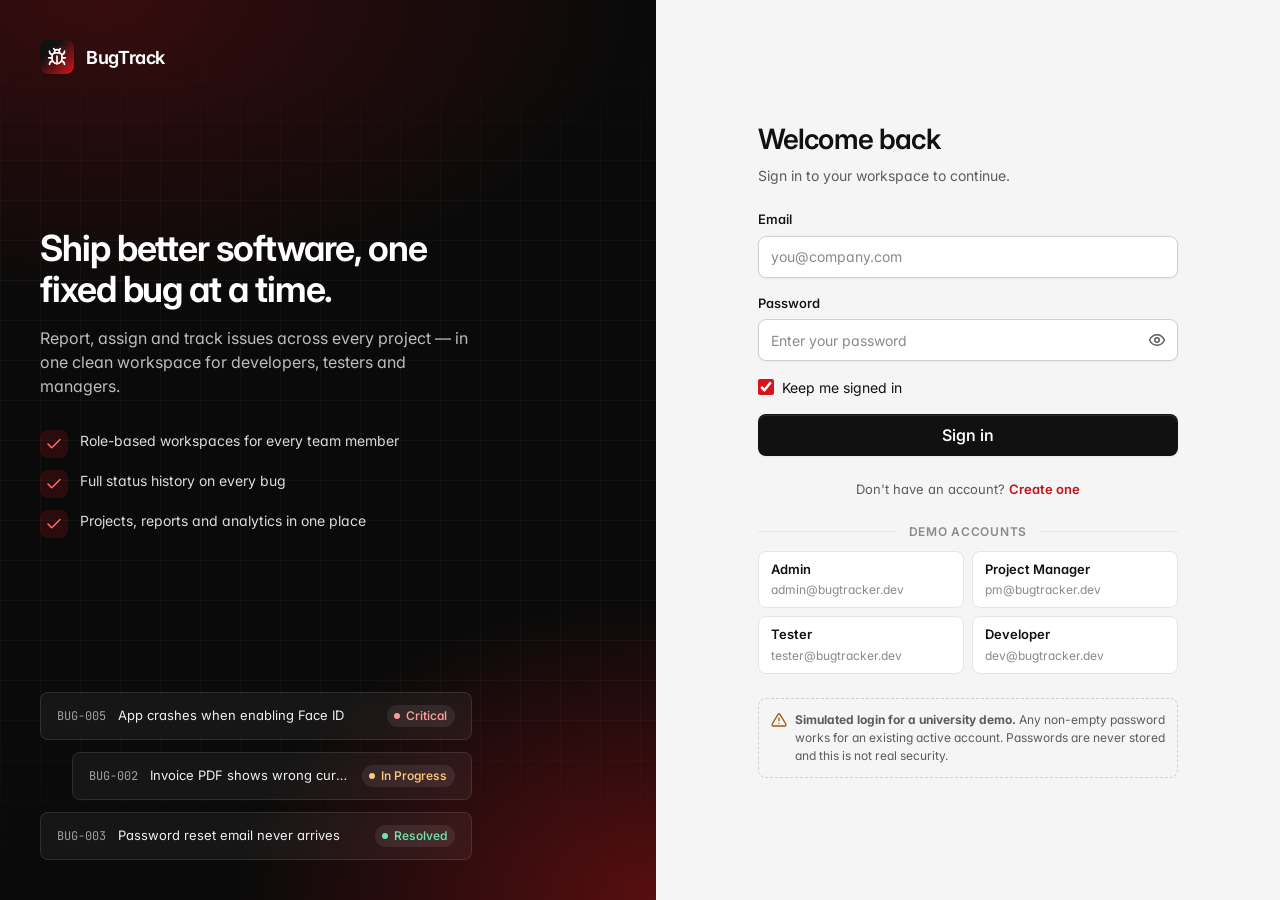
==== pages/bug-details.html @ 153128d8 "Add Bug Tracking System frontend with black/red theme Co-Authored-By: Claude Opus 5.5 <noreply@anthr" ====
<!DOCTYPE html>
<html lang="en" data-theme="light">
<head>
  <meta charset="UTF-8">
  <meta name="viewport" content="width=device-width, initial-scale=1.0">
  <title>Bug Details · BugTrack</title>
  <link rel="icon" href="../assets/icons/favicon.svg" type="image/svg+xml">
  <link rel="preconnect" href="https://fonts.googleapis.com">
  <link rel="preconnect" href="https://fonts.gstatic.com" crossorigin>
  <link href="https://fonts.googleapis.com/css2?family=Inter:wght@400;500;600;700&family=JetBrains+Mono:wght@400;500&display=swap" rel="stylesheet">
  <link rel="stylesheet" href="../css/style.css">
  <link rel="stylesheet" href="../css/responsive.css">
</head>
<body class="is-loading">
  <a class="skip-link" href="#main-content">Skip to content</a>

  <div class="app-shell">
    <aside class="sidebar" id="app-sidebar"></aside>

    <div class="main">
      <header class="topbar" id="app-topbar"></header>

      <main class="content" id="main-content" tabindex="-1">
        <!-- ============================================================
             PLACEHOLDER — owned by Person 4.
             Replace everything inside <main> with your page content.
             Keep the shell (sidebar, topbar, script import) as it is.
             ============================================================ -->
        <section class="card placeholder">
          <span class="placeholder__icon" data-icon="layers" data-icon-size="24"></span>
          <h2>Bug Details &amp; Status Tracking</h2>
          <p>Full bug view with comments and status history. Opened as bug-details.html?id=BUG-001.</p>
          <p class="text-sm">This page is a placeholder owned by <strong>Person 4</strong>. The shared layout, navigation and permissions already work — see the integration guide in <code>README.md</code>.</p>
        </section>
      </main>
    </div>
  </div>

  <script type="module">
    import { initLayout } from '../js/app.js';
    // import { getBugById, updateBug, addComment } from '../js/storage.js';
    const user = initLayout({ pageId: 'bugs', title: 'Bug Details' });
    if (user) {
      // Person 4: render your page here.
    }
  </script>
</body>
</html>
---- css/style.css ----
/* ==================================================================
   style.css — shared design system for the Bug Tracking System
   ------------------------------------------------------------------
   1. Design tokens (light + dark)       7. Badges, avatars
   2. Reset & base                       8. Tables
   3. App shell (sidebar, top bar)       9. Modals, toasts, dropdowns
   4. Page structure                    10. Toolbar, stats, empty state
   5. Buttons                           11. Utilities
   6. Forms
   Every page links this file first. Page-specific styles live in
   auth.css / admin.css; breakpoints live in responsive.css.
   ================================================================== */

/* ===================== 1. Design tokens ===================== */
:root {
  color-scheme: light;

  /* Neutrals */
  --color-bg: #f5f5f5;
  --color-surface: #ffffff;
  --color-surface-muted: #fafafa;
  --color-surface-hover: #f0f0f0;
  --color-sidebar: #fafafa;
  --color-border: #e5e5e5;
  --color-border-strong: #d0d0d0;
  --color-text: #111111;
  --color-text-muted: #5c5c5c;
  --color-text-subtle: #8a8a8a;

  /* Primary (black) — buttons, solid fills */
  --color-primary: #111111;
  --color-primary-hover: #2b2b2b;
  /* Secondary (red) — highlights, active states, links, focus */
  --color-secondary: #d7141a;
  --color-secondary-hover: #b51016;
  --color-primary-soft: #fdecec;
  --color-primary-text: #c0121a;
  --color-focus: rgba(215, 20, 26, 0.3);

  /* Semantic colors: text / soft background */
  --color-success: #12784a;  --color-success-soft: #e5f6ed;
  --color-warning: #9a5b0b;  --color-warning-soft: #fdf2df;
  --color-danger: #c42b2b;   --color-danger-soft: #fdeaea;
  --color-info: #2160c4;     --color-info-soft: #e7effd;
  --color-neutral: #5d5d6b;  --color-neutral-soft: #efeff3;
  --color-danger-solid: #d93636;

  /* Shape & depth */
  --radius-sm: 6px;
  --radius: 8px;
  --radius-lg: 12px;
  --radius-full: 999px;
  --shadow-xs: 0 1px 2px rgba(16, 16, 32, 0.05);
  --shadow-sm: 0 1px 3px rgba(16, 16, 32, 0.06), 0 1px 2px rgba(16, 16, 32, 0.04);
  --shadow-md: 0 6px 16px rgba(16, 16, 32, 0.08), 0 2px 4px rgba(16, 16, 32, 0.04);
  --shadow-lg: 0 20px 48px rgba(16, 16, 32, 0.16), 0 4px 12px rgba(16, 16, 32, 0.06);

  /* Typography */
  --font-sans: "Inter", ui-sans-serif, system-ui, -apple-system, "Segoe UI", Roboto, "Helvetica Neue", Arial, sans-serif;
  --font-mono: "JetBrains Mono", ui-monospace, SFMono-Regular, Menlo, Consolas, monospace;
  --text-xs: 0.75rem;
  --text-sm: 0.8125rem;
  --text-base: 0.875rem;
  --text-md: 1rem;
  --text-lg: 1.125rem;
  --text-xl: 1.375rem;
  --text-2xl: 1.75rem;

  /* Spacing scale (4px grid) */
  --space-1: 4px;  --space-2: 8px;  --space-3: 12px; --space-4: 16px;
  --space-5: 20px; --space-6: 24px; --space-8: 32px; --space-10: 40px;

  /* Layout */
  --sidebar-width: 248px;
  --sidebar-collapsed-width: 68px;
  --topbar-height: 60px;
  --content-max-width: 1280px;

  --transition: 160ms cubic-bezier(0.2, 0, 0, 1);
}

[data-theme="dark"] {
  color-scheme: dark;
  --color-bg: #000000;
  --color-surface: #111111;
  --color-surface-muted: #161616;
  --color-surface-hover: #1e1e1e;
  --color-sidebar: #0a0a0a;
  --color-border: #262626;
  --color-border-strong: #363636;
  --color-text: #f2f2f2;
  --color-text-muted: #a8a8a8;
  --color-text-subtle: #777777;

  /* On a black background, solid fills switch to red so they stay visible */
  --color-primary: #e0242b;
  --color-primary-hover: #f0393f;
  --color-secondary: #ff3b42;
  --color-secondary-hover: #ff5a60;
  --color-primary-soft: #2a0f10;
  --color-primary-text: #ff6b70;
  --color-focus: rgba(255, 59, 66, 0.45);

  --color-success: #4ad491;  --color-success-soft: #132a1f;
  --color-warning: #f2b45a;  --color-warning-soft: #2e2311;
  --color-danger: #ff7b7b;   --color-danger-soft: #331618;
  --color-info: #7aaaff;     --color-info-soft: #14223b;
  --color-neutral: #a3a3b0;  --color-neutral-soft: #23232a;
  --color-danger-solid: #e04848;

  --shadow-xs: 0 1px 2px rgba(0, 0, 0, 0.4);
  --shadow-sm: 0 1px 3px rgba(0, 0, 0, 0.45);
  --shadow-md: 0 6px 16px rgba(0, 0, 0, 0.45);
  --shadow-lg: 0 20px 48px rgba(0, 0, 0, 0.6);
}

/* ===================== 2. Reset & base ===================== */
*, *::before, *::after { box-sizing: border-box; }

html { -webkit-text-size-adjust: 100%; }

body {
  margin: 0;
  min-height: 100vh;
  font-family: var(--font-sans);
  font-size: var(--text-base);
  line-height: 1.5;
  color: var(--color-text);
  background: var(--color-bg);
  -webkit-font-smoothing: antialiased;
  font-feature-settings: "cv11", "ss01";
}

h1, h2, h3, h4, p { margin: 0; }
h1, h2, h3, h4 { font-weight: 600; letter-spacing: -0.01em; line-height: 1.25; }
a { color: var(--color-primary-text); text-decoration: none; }
a:hover { text-decoration: underline; }
img, svg { display: block; max-width: 100%; }
button, input, select, textarea { font: inherit; color: inherit; }
button { cursor: pointer; }
ul[role="list"] { list-style: none; margin: 0; padding: 0; }
code, kbd { font-family: var(--font-mono); font-size: 0.92em; }

:focus-visible {
  outline: 2px solid var(--color-secondary);
  outline-offset: 2px;
  border-radius: var(--radius-sm);
}

.icon { flex-shrink: 0; }

.sr-only {
  position: absolute; width: 1px; height: 1px; padding: 0; margin: -1px;
  overflow: hidden; clip: rect(0, 0, 0, 0); white-space: nowrap; border: 0;
}

.skip-link {
  position: absolute; left: var(--space-4); top: -60px; z-index: 200;
  padding: var(--space-2) var(--space-4); border-radius: var(--radius);
  background: var(--color-primary); color: #fff; font-weight: 600;
}
.skip-link:focus { top: var(--space-4); }

/* Hide protected pages until initLayout() has checked the session */
body.is-loading .app-shell { visibility: hidden; }
body.modal-open { overflow: hidden; }

/* ===================== 3. App shell ===================== */
.app-shell {
  display: grid;
  grid-template-columns: var(--sidebar-width) minmax(0, 1fr);
  min-height: 100vh;
  transition: grid-template-columns var(--transition);
}
@media (min-width: 901px) {
  .app-shell.sidebar-collapsed { grid-template-columns: var(--sidebar-collapsed-width) minmax(0, 1fr); }
}

/* --- Sidebar --- */
.sidebar {
  position: sticky;
  top: 0;
  height: 100vh;
  display: flex;
  flex-direction: column;
  background: var(--color-sidebar);
  border-right: 1px solid var(--color-border);
  overflow: hidden;
  z-index: 40;
}

.sidebar__header {
  display: flex; align-items: center; justify-content: space-between;
  height: var(--topbar-height);
  padding: 0 var(--space-4);
  border-bottom: 1px solid var(--color-border);
}

.brand {
  display: flex; align-items: center; gap: var(--space-3);
  color: var(--color-text); font-weight: 650; font-size: var(--text-md);
  letter-spacing: -0.02em; white-space: nowrap;
}
.brand:hover { text-decoration: none; }
.brand__logo {
  display: grid; place-items: center; flex-shrink: 0;
  width: 30px; height: 30px; border-radius: 8px;
  background: linear-gradient(135deg, #111111 30%, var(--color-secondary));
  color: #fff; box-shadow: var(--shadow-sm);
}

.icon-btn.sidebar__close { display: none; }

.sidebar__nav { flex: 1; overflow-y: auto; padding: var(--space-3) var(--space-3); }

.nav-section + .nav-section { margin-top: var(--space-5); }
.nav-section__label {
  padding: 0 var(--space-3) var(--space-2);
  font-size: var(--text-xs); font-weight: 600; color: var(--color-text-subtle);
  text-transform: uppercase; letter-spacing: 0.06em; white-space: nowrap;
}
.nav-list { display: grid; gap: 2px; }

.nav-link {
  display: flex; align-items: center; gap: var(--space-3);
  width: 100%; min-height: 36px;
  padding: var(--space-2) var(--space-3);
  border: 0; border-radius: var(--radius);
  background: transparent;
  color: var(--color-text-muted);
  font-size: var(--text-base); font-weight: 500; text-align: left;
  white-space: nowrap;
  transition: background var(--transition), color var(--transition);
}
.nav-link:hover { background: var(--color-surface-hover); color: var(--color-text); text-decoration: none; }
.nav-link.is-active { background: var(--color-primary-soft); color: var(--color-primary-text); }
.nav-link.is-active { box-shadow: inset 3px 0 0 var(--color-secondary); }
.nav-link.is-active .nav-link__icon { color: var(--color-secondary); }
.nav-link__label { flex: 1; overflow: hidden; text-overflow: ellipsis; }
.nav-link__tag {
  font-size: 10px; font-weight: 600; text-transform: uppercase; letter-spacing: 0.04em;
  padding: 1px 6px; border-radius: var(--radius-full);
  background: var(--color-neutral-soft); color: var(--color-text-muted);
}

.sidebar__footer {
  display: grid; gap: var(--space-2);
  padding: var(--space-3);
  border-top: 1px solid var(--color-border);
}
.demo-chip {
  display: flex; align-items: center; gap: var(--space-2);
  padding: var(--space-2) var(--space-3);
  border-radius: var(--radius);
  background: var(--color-warning-soft); color: var(--color-warning);
  font-size: var(--text-xs); font-weight: 500; white-space: nowrap;
}

/* Collapsed sidebar: icons only (desktop only — on mobile the sidebar slides in instead) */
@media (min-width: 901px) {
  .sidebar-collapsed .brand__name,
  .sidebar-collapsed .nav-link__label,
  .sidebar-collapsed .nav-link__tag,
  .sidebar-collapsed .nav-section__label,
  .sidebar-collapsed .demo-chip span { display: none; }
  .sidebar-collapsed .nav-section__label { display: block; height: 1px; padding: 0; margin: 0 var(--space-3) var(--space-3); background: var(--color-border); font-size: 0; }
  .sidebar-collapsed .nav-section + .nav-section { margin-top: var(--space-3); }
  .sidebar-collapsed .nav-link,
  .sidebar-collapsed .demo-chip { justify-content: center; padding-inline: 0; }
  .sidebar-collapsed .sidebar__header { justify-content: center; padding: 0; }
  .sidebar-collapsed .sidebar__collapse .icon { transform: rotate(180deg); }
}

/* --- Main column & top bar --- */
.main { display: flex; flex-direction: column; min-width: 0; }

.topbar {
  position: sticky; top: 0; z-index: 30;
  display: flex; align-items: center; justify-content: space-between; gap: var(--space-4);
  height: var(--topbar-height);
  padding: 0 var(--space-6);
  background: color-mix(in srgb, var(--color-surface) 88%, transparent);
  backdrop-filter: saturate(160%) blur(10px);
  border-bottom: 1px solid var(--color-border);
}
.topbar__left, .topbar__right { display: flex; align-items: center; gap: var(--space-3); min-width: 0; }
.icon-btn.topbar__menu { display: none; }
.page-title { font-size: var(--text-md); font-weight: 600; white-space: nowrap; overflow: hidden; text-overflow: ellipsis; }

.profile-btn {
  display: flex; align-items: center; gap: var(--space-2);
  padding: 4px var(--space-2) 4px 4px;
  border: 1px solid transparent; border-radius: var(--radius-full);
  background: transparent; text-align: left;
  transition: background var(--transition), border-color var(--transition);
}
.profile-btn:hover, .dropdown.is-open .profile-btn { background: var(--color-surface-hover); border-color: var(--color-border); }
.profile-btn__text { display: grid; line-height: 1.2; }
.profile-btn__name { font-size: var(--text-sm); font-weight: 600; }
.profile-btn__role { font-size: var(--text-xs); color: var(--color-text-subtle); }
.profile-btn__chevron { color: var(--color-text-subtle); transition: transform var(--transition); }
.dropdown.is-open .profile-btn__chevron { transform: rotate(180deg); }

/* ===================== 4. Page structure ===================== */
.content {
  width: 100%;
  max-width: var(--content-max-width);
  margin: 0 auto;
  padding: var(--space-8) var(--space-6) var(--space-10);
}

.page-header {
  display: flex; align-items: flex-end; justify-content: space-between; gap: var(--space-4);
  flex-wrap: wrap;
  margin-bottom: var(--space-6);
}
.page-header__title { font-size: var(--text-xl); }
.page-header__subtitle { margin-top: var(--space-1); color: var(--color-text-muted); }
.page-header__actions { display: flex; gap: var(--space-2); flex-wrap: wrap; }

.card {
  background: var(--color-surface);
  border: 1px solid var(--color-border);
  border-radius: var(--radius-lg);
  box-shadow: var(--shadow-xs);
}
.card__header {
  display: flex; align-items: center; justify-content: space-between; gap: var(--space-3);
  padding: var(--space-4) var(--space-5);
  border-bottom: 1px solid var(--color-border);
}
.card__title { font-size: var(--text-md); }
.card__subtitle { margin-top: 2px; font-size: var(--text-sm); color: var(--color-text-muted); }
.card__body { padding: var(--space-5); }
.card__footer {
  display: flex; justify-content: flex-end; align-items: center; gap: var(--space-2);
  padding: var(--space-3) var(--space-5);
  border-top: 1px solid var(--color-border);
  background: var(--color-surface-muted);
  border-radius: 0 0 var(--radius-lg) var(--radius-lg);
}

/* ===================== 5. Buttons ===================== */
.btn {
  display: inline-flex; align-items: center; justify-content: center; gap: var(--space-2);
  min-height: 36px;
  padding: 0 var(--space-4);
  border: 1px solid transparent; border-radius: var(--radius);
  font-size: var(--text-base); font-weight: 550; line-height: 1;
  white-space: nowrap; text-decoration: none;
  transition: background var(--transition), border-color var(--transition), color var(--transition), box-shadow var(--transition), transform var(--transition);
}
.btn:hover { text-decoration: none; }
.btn:active:not(:disabled) { transform: translateY(1px); }
.btn:disabled { opacity: 0.55; cursor: not-allowed; }

.btn--primary { background: var(--color-primary); color: #fff; box-shadow: var(--shadow-xs), inset 0 1px 0 rgba(255,255,255,0.12); }
.btn--primary:hover:not(:disabled) { background: var(--color-primary-hover); }

.btn--secondary { background: var(--color-surface); border-color: var(--color-border-strong); color: var(--color-text); box-shadow: var(--shadow-xs); }
.btn--secondary:hover:not(:disabled) { background: var(--color-surface-hover); }

.btn--ghost { background: transparent; color: var(--color-text-muted); }
.btn--ghost:hover:not(:disabled) { background: var(--color-surface-hover); color: var(--color-text); }

.btn--danger { background: var(--color-danger-solid); color: #fff; }
.btn--danger:hover:not(:disabled) { filter: brightness(0.93); }

.btn--danger-outline { background: var(--color-surface); border-color: var(--color-danger); color: var(--color-danger); }
.btn--danger-outline:hover:not(:disabled) { background: var(--color-danger-soft); }

.btn--sm { min-height: 30px; padding: 0 var(--space-3); font-size: var(--text-sm); }
.btn--lg { min-height: 42px; padding: 0 var(--space-5); font-size: var(--text-md); }
.btn--block { width: 100%; }

.btn.is-loading .btn__label::after {
  content: ""; display: inline-block; width: 12px; height: 12px; margin-left: var(--space-2);
  border: 2px solid currentColor; border-right-color: transparent; border-radius: 50%;
  vertical-align: -1px; animation: spin 0.7s linear infinite;
}
@keyframes spin { to { transform: rotate(360deg); } }

.icon-btn {
  display: inline-grid; place-items: center;
  width: 34px; height: 34px;
  border: 1px solid transparent; border-radius: var(--radius);
  background: transparent; color: var(--color-text-muted);
  transition: background var(--transition), color var(--transition);
}
.icon-btn:hover { background: var(--color-surface-hover); color: var(--color-text); }
.icon-btn--sm { width: 28px; height: 28px; }

/* ===================== 6. Forms ===================== */
.form-grid { display: grid; gap: var(--space-4); }
.form-row { display: grid; grid-template-columns: repeat(2, minmax(0, 1fr)); gap: var(--space-4); }

.field { display: grid; gap: 6px; min-width: 0; }
.field__label { font-size: var(--text-sm); font-weight: 550; color: var(--color-text); }
.field__label .required { color: var(--color-danger); margin-left: 2px; }
.field__hint { font-size: var(--text-xs); color: var(--color-text-subtle); }
.field-error { min-height: 0; font-size: var(--text-xs); font-weight: 500; color: var(--color-danger); }
.field-error:empty { display: none; }

.input, .select, .textarea {
  width: 100%;
  min-height: 38px;
  padding: 8px var(--space-3);
  border: 1px solid var(--color-border-strong);
  border-radius: var(--radius);
  background: var(--color-surface);
  color: var(--color-text);
  font-size: var(--text-base);
  box-shadow: var(--shadow-xs);
  transition: border-color var(--transition), box-shadow var(--transition), background var(--transition);
}
.input::placeholder, .textarea::placeholder { color: var(--color-text-subtle); }
.input:hover, .select:hover, .textarea:hover { border-color: var(--color-text-subtle); }
.input:focus, .select:focus, .textarea:focus {
  outline: none;
  border-color: var(--color-secondary);
  box-shadow: 0 0 0 3px var(--color-focus);
}
.input:disabled, .select:disabled, .textarea:disabled,
.input[readonly] { background: var(--color-surface-muted); color: var(--color-text-muted); cursor: not-allowed; }
.textarea { min-height: 96px; resize: vertical; line-height: 1.5; }

.select {
  appearance: none;
  padding-right: 36px;
  background-image: url("data:image/svg+xml,%3Csvg xmlns='http://www.w3.org/2000/svg' width='16' height='16' viewBox='0 0 24 24' fill='none' stroke='%238b8b98' stroke-width='2' stroke-linecap='round' stroke-linejoin='round'%3E%3Cpath d='M6 9l6 6 6-6'/%3E%3C/svg%3E");
  background-repeat: no-repeat;
  background-position: right 10px center;
  cursor: pointer;
}

.has-error .input, .has-error .select, .has-error .textarea,
[aria-invalid="true"] { border-color: var(--color-danger) !important; }
.has-error .input:focus, [aria-invalid="true"]:focus { box-shadow: 0 0 0 3px color-mix(in srgb, var(--color-danger) 25%, transparent) !important; }

/* Input with an icon or trailing button */
.input-group { position: relative; display: flex; align-items: center; }
.input-group .input { padding-left: 36px; }
.input-group__icon { position: absolute; left: 11px; color: var(--color-text-subtle); pointer-events: none; }
.input-group--trailing .input { padding-left: var(--space-3); padding-right: 42px; }
.input-group__button { position: absolute; right: 4px; }

/* Checkbox / radio */
.check {
  display: flex; align-items: flex-start; gap: var(--space-2);
  font-size: var(--text-base); cursor: pointer;
}
.check input { width: 16px; height: 16px; margin: 2px 0 0; accent-color: var(--color-secondary); cursor: pointer; flex-shrink: 0; }
.check__text { display: grid; }
.check__hint { font-size: var(--text-xs); color: var(--color-text-subtle); }

/* Toggle switch: <label class="switch"><input type="checkbox" role="switch"><span class="switch__track"></span></label> */
.switch { position: relative; display: inline-flex; flex-shrink: 0; cursor: pointer; }
.switch input { position: absolute; opacity: 0; width: 100%; height: 100%; margin: 0; cursor: pointer; }
.switch__track {
  width: 38px; height: 22px; border-radius: var(--radius-full);
  background: var(--color-border-strong);
  transition: background var(--transition);
  position: relative;
}
.switch__track::after {
  content: ""; position: absolute; top: 3px; left: 3px;
  width: 16px; height: 16px; border-radius: 50%;
  background: #fff; box-shadow: var(--shadow-sm);
  transition: transform var(--transition);
}
.switch input:checked + .switch__track { background: var(--color-secondary); }
.switch input:checked + .switch__track::after { transform: translateX(16px); }
.switch input:focus-visible + .switch__track { outline: 2px solid var(--color-secondary); outline-offset: 2px; }
.switch input:disabled + .switch__track { opacity: 0.5; cursor: not-allowed; }

/* Inline alerts */
.alert {
  display: flex; align-items: flex-start; gap: var(--space-3);
  padding: var(--space-3) var(--space-4);
  border-radius: var(--radius);
  border: 1px solid transparent;
  font-size: var(--text-sm);
}
.alert[hidden] { display: none; }
.alert .icon { margin-top: 1px; }
.alert--error { background: var(--color-danger-soft); color: var(--color-danger); border-color: color-mix(in srgb, var(--color-danger) 25%, transparent); }
.alert--info { background: var(--color-info-soft); color: var(--color-info); border-color: color-mix(in srgb, var(--color-info) 20%, transparent); }
.alert--warning { background: var(--color-warning-soft); color: var(--color-warning); border-color: color-mix(in srgb, var(--color-warning) 22%, transparent); }
.alert--success { background: var(--color-success-soft); color: var(--color-success); border-color: color-mix(in srgb, var(--color-success) 22%, transparent); }

/* ===================== 7. Badges & avatars ===================== */
.badge {
  display: inline-flex; align-items: center; gap: 6px;
  padding: 2px 8px 2px 7px;
  border-radius: var(--radius-full);
  font-size: var(--text-xs); font-weight: 550; line-height: 1.5;
  white-space: nowrap;
  background: var(--badge-bg); color: var(--badge-fg);
}
.badge__dot { width: 6px; height: 6px; border-radius: 50%; background: currentColor; }
.badge--success { --badge-bg: var(--color-success-soft); --badge-fg: var(--color-success); }
.badge--warning { --badge-bg: var(--color-warning-soft); --badge-fg: var(--color-warning); }
.badge--danger  { --badge-bg: var(--color-danger-soft);  --badge-fg: var(--color-danger); }
.badge--info    { --badge-bg: var(--color-info-soft);    --badge-fg: var(--color-info); }
.badge--neutral { --badge-bg: var(--color-neutral-soft); --badge-fg: var(--color-neutral); }
.badge--primary { --badge-bg: var(--color-primary-soft); --badge-fg: var(--color-primary-text); }

.role-badge {
  display: inline-flex; align-items: center;
  padding: 1px 8px;
  border: 1px solid var(--role-border, var(--color-border));
  border-radius: var(--radius-sm);
  background: var(--role-bg, var(--color-surface-muted));
  color: var(--role-fg, var(--color-text-muted));
  font-size: var(--text-xs); font-weight: 550; white-space: nowrap;
}
.role--admin     { --role-fg: #7c3aed; --role-bg: #f4effe; --role-border: #e4d8fc; }
.role--pm        { --role-fg: #2160c4; --role-bg: #ecf3fe; --role-border: #d3e2fb; }
.role--tester    { --role-fg: #a14f0b; --role-bg: #fdf3e6; --role-border: #f7dfbe; }
.role--developer { --role-fg: #12784a; --role-bg: #e9f7ef; --role-border: #c9ebd8; }
[data-theme="dark"] .role--admin     { --role-fg: #c4a6ff; --role-bg: #241a3a; --role-border: #3a2a5c; }
[data-theme="dark"] .role--pm        { --role-fg: #8db6ff; --role-bg: #142139; --role-border: #22355a; }
[data-theme="dark"] .role--tester    { --role-fg: #f5b86a; --role-bg: #2c2012; --role-border: #47331a; }
[data-theme="dark"] .role--developer { --role-fg: #5fd99c; --role-bg: #132a1f; --role-border: #1e4430; }

.avatar {
  display: inline-grid; place-items: center; flex-shrink: 0;
  border-radius: 50%;
  background: var(--avatar-bg, var(--color-primary));
  color: #fff; font-weight: 600; letter-spacing: 0.02em;
  user-select: none;
}
.avatar--sm { width: 28px; height: 28px; font-size: 11px; }
.avatar--md { width: 36px; height: 36px; font-size: 13px; }
.avatar--lg { width: 56px; height: 56px; font-size: 19px; }
.avatar--empty { background: var(--color-neutral-soft); color: var(--color-text-subtle); }

.avatar-stack { display: flex; }
.avatar-stack .avatar { box-shadow: 0 0 0 2px var(--color-surface); }
.avatar-stack .avatar + .avatar { margin-left: -8px; }
.avatar-stack__more {
  display: inline-grid; place-items: center; margin-left: -8px;
  width: 28px; height: 28px; border-radius: 50%;
  background: var(--color-neutral-soft); color: var(--color-text-muted);
  font-size: 11px; font-weight: 600; box-shadow: 0 0 0 2px var(--color-surface);
}

.user-cell { display: flex; align-items: center; gap: var(--space-3); min-width: 0; }
.user-cell__text { display: grid; min-width: 0; line-height: 1.35; }
.user-cell__name { font-weight: 550; color: var(--color-text); overflow: hidden; text-overflow: ellipsis; white-space: nowrap; }
.user-cell__meta { font-size: var(--text-sm); color: var(--color-text-subtle); overflow: hidden; text-overflow: ellipsis; white-space: nowrap; }

/* ===================== 8. Tables ===================== */
.table-wrapper { width: 100%; overflow-x: auto; }
.table {
  width: 100%;
  border-collapse: collapse;
  font-size: var(--text-base);
}
.table th, .table td {
  padding: var(--space-3) var(--space-4);
  text-align: left;
  border-bottom: 1px solid var(--color-border);
  vertical-align: middle;
}
.table th {
  position: sticky; top: 0;
  background: var(--color-surface-muted);
  font-size: var(--text-xs); font-weight: 600; color: var(--color-text-muted);
  text-transform: uppercase; letter-spacing: 0.04em; white-space: nowrap;
}
.table tbody tr { transition: background var(--transition); }
.table tbody tr:hover { background: var(--color-surface-muted); }
.table tbody tr:last-child td { border-bottom: 0; }
.table .col-actions { text-align: right; white-space: nowrap; width: 1%; }

.sort-btn {
  display: inline-flex; align-items: center; gap: 4px;
  padding: 0; border: 0; background: none;
  font: inherit; color: inherit; text-transform: inherit; letter-spacing: inherit;
}
.sort-btn:hover { color: var(--color-text); }
.sort-btn .icon { opacity: 0.45; }
th[aria-sort="ascending"] .sort-btn .icon,
th[aria-sort="descending"] .sort-btn .icon { opacity: 1; color: var(--color-secondary); }

.row-inactive td:not(.col-actions) { opacity: 0.6; }

/* ===================== 9. Modals, toasts, dropdowns ===================== */
.modal {
  width: min(560px, calc(100vw - 32px));
  max-height: calc(100vh - 48px);
  padding: 0;
  border: 1px solid var(--color-border);
  border-radius: var(--radius-lg);
  background: var(--color-surface);
  color: var(--color-text);
  box-shadow: var(--shadow-lg);
  overflow: hidden;
}
.modal[open] { display: flex; flex-direction: column; animation: modal-in 180ms cubic-bezier(0.2, 0, 0, 1); }
.modal::backdrop { background: rgba(15, 15, 25, 0.45); backdrop-filter: blur(2px); animation: fade-in 180ms ease; }
.modal--sm { width: min(420px, calc(100vw - 32px)); }
.modal--lg { width: min(720px, calc(100vw - 32px)); }
.modal form { display: contents; }

.modal__header {
  display: flex; align-items: flex-start; justify-content: space-between; gap: var(--space-3);
  padding: var(--space-5) var(--space-5) var(--space-3);
}
.modal__title { font-size: var(--text-lg); }
.modal__subtitle { margin-top: 2px; font-size: var(--text-sm); color: var(--color-text-muted); }
.modal__body { padding: var(--space-2) var(--space-5) var(--space-5); overflow-y: auto; }
.modal__footer {
  display: flex; justify-content: flex-end; gap: var(--space-2);
  padding: var(--space-3) var(--space-5);
  border-top: 1px solid var(--color-border);
  background: var(--color-surface-muted);
}

.confirm-heading { display: flex; align-items: center; gap: var(--space-3); }
.confirm-icon {
  display: grid; place-items: center; width: 36px; height: 36px; border-radius: 50%;
  background: var(--color-info-soft); color: var(--color-info);
}
.confirm-icon--danger { background: var(--color-danger-soft); color: var(--color-danger); }

@keyframes modal-in { from { opacity: 0; transform: translateY(8px) scale(0.98); } to { opacity: 1; transform: none; } }
@keyframes fade-in { from { opacity: 0; } to { opacity: 1; } }

/* Toasts */
.toast-container {
  position: fixed; right: var(--space-5); bottom: var(--space-5); z-index: 1000;
  display: grid; gap: var(--space-2);
  width: min(380px, calc(100vw - 32px));
}
.toast {
  display: flex; align-items: flex-start; gap: var(--space-3);
  padding: var(--space-3) var(--space-3) var(--space-3) var(--space-4);
  border: 1px solid var(--color-border);
  border-left: 3px solid var(--toast-accent, var(--color-info));
  border-radius: var(--radius);
  background: var(--color-surface);
  box-shadow: var(--shadow-md);
  animation: toast-in 220ms cubic-bezier(0.2, 0, 0, 1);
}
.toast.is-leaving { opacity: 0; transform: translateX(12px); transition: all 200ms ease; }
.toast__icon { color: var(--toast-accent); margin-top: 1px; }
.toast__message { flex: 1; font-size: var(--text-sm); font-weight: 500; padding-top: 1px; }
.toast__close { border: 0; background: none; padding: 2px; color: var(--color-text-subtle); border-radius: var(--radius-sm); }
.toast__close:hover { color: var(--color-text); background: var(--color-surface-hover); }
.toast--success { --toast-accent: var(--color-success); }
.toast--error   { --toast-accent: var(--color-danger); }
.toast--warning { --toast-accent: var(--color-warning); }
.toast--info    { --toast-accent: var(--color-info); }
@keyframes toast-in { from { opacity: 0; transform: translateY(8px); } to { opacity: 1; transform: none; } }

/* Dropdown menu */
.dropdown { position: relative; }
.dropdown__menu {
  position: absolute; right: 0; top: calc(100% + 6px); z-index: 50;
  min-width: 260px;
  padding: var(--space-2);
  border: 1px solid var(--color-border);
  border-radius: var(--radius-lg);
  background: var(--color-surface);
  box-shadow: var(--shadow-md);
  animation: modal-in 140ms ease;
}
.dropdown__header {
  display: flex; gap: var(--space-3); align-items: flex-start;
  padding: var(--space-2) var(--space-2) var(--space-3);
  margin-bottom: var(--space-1);
  border-bottom: 1px solid var(--color-border);
}
.dropdown__name { font-weight: 600; }
.dropdown__email { font-size: var(--text-sm); color: var(--color-text-muted); margin-bottom: 6px; word-break: break-all; }
.dropdown__item {
  display: flex; align-items: center; gap: var(--space-3);
  width: 100%; padding: var(--space-2);
  border: 0; border-radius: var(--radius-sm);
  background: none; color: var(--color-text);
  font-size: var(--text-base); text-align: left;
}
.dropdown__item:hover, .dropdown__item:focus-visible { background: var(--color-surface-hover); text-decoration: none; outline: none; }
.dropdown__item .icon { color: var(--color-text-subtle); }
.dropdown__item--danger, .dropdown__item--danger .icon { color: var(--color-danger); }
.dropdown__divider { height: 1px; margin: var(--space-1) 0; background: var(--color-border); }

/* ===================== 10. Toolbar, stats, empty state ===================== */
.toolbar {
  display: flex; align-items: center; gap: var(--space-3); flex-wrap: wrap;
  padding: var(--space-3) var(--space-4);
  border-bottom: 1px solid var(--color-border);
}
.toolbar__search { flex: 1 1 240px; max-width: 360px; }
.toolbar__filters { display: flex; gap: var(--space-2); flex-wrap: wrap; }
.toolbar__filters .select { width: auto; min-width: 140px; }
.toolbar__meta { margin-left: auto; font-size: var(--text-sm); color: var(--color-text-subtle); white-space: nowrap; }

.stats-grid {
  display: grid;
  grid-template-columns: repeat(4, minmax(0, 1fr));
  gap: var(--space-4);
  margin-bottom: var(--space-6);
}
.stat-card { padding: var(--space-4) var(--space-5); }
.stat-card__label { display: flex; align-items: center; gap: var(--space-2); font-size: var(--text-sm); color: var(--color-text-muted); }
.stat-card__label .icon { color: var(--color-text-subtle); }
.stat-card__value { margin-top: var(--space-2); font-size: var(--text-2xl); font-weight: 650; letter-spacing: -0.03em; font-variant-numeric: tabular-nums; }
.stat-card__hint { font-size: var(--text-xs); color: var(--color-text-subtle); }

.segmented {
  display: inline-flex; gap: 2px; padding: 3px;
  border-radius: var(--radius);
  background: var(--color-neutral-soft);
}
.segmented__btn {
  display: inline-flex; align-items: center; gap: 6px;
  padding: 5px var(--space-3);
  border: 0; border-radius: var(--radius-sm);
  background: transparent; color: var(--color-text-muted);
  font-size: var(--text-sm); font-weight: 550; white-space: nowrap;
  transition: background var(--transition), color var(--transition), box-shadow var(--transition);
}
.segmented__btn:hover { color: var(--color-text); }
.segmented__btn[aria-pressed="true"] { background: var(--color-surface); color: var(--color-text); box-shadow: var(--shadow-sm); }
.segmented__count { font-size: var(--text-xs); color: var(--color-text-subtle); font-variant-numeric: tabular-nums; }

.empty-state {
  display: grid; justify-items: center; gap: var(--space-2);
  padding: var(--space-10) var(--space-6);
  text-align: center; color: var(--color-text-subtle);
}
.empty-state__title { font-weight: 600; color: var(--color-text); }
.empty-state__text { max-width: 360px; font-size: var(--text-sm); }

.detail-list { display: grid; grid-template-columns: max-content 1fr; gap: var(--space-3) var(--space-6); }
.detail-list dt { font-size: var(--text-sm); color: var(--color-text-muted); }
.detail-list dd { margin: 0; font-weight: 500; min-width: 0; overflow-wrap: anywhere; }

.progress { height: 6px; border-radius: var(--radius-full); background: var(--color-neutral-soft); overflow: hidden; }
.progress__bar { height: 100%; border-radius: inherit; background: var(--color-success); transition: width 400ms ease; }

/* Placeholder card used by teammates' pages until they are built */
.placeholder { display: grid; justify-items: center; text-align: center; gap: var(--space-3); padding: var(--space-10) var(--space-6); }
.placeholder__icon { display: grid; place-items: center; width: 52px; height: 52px; border-radius: var(--radius-lg); background: var(--color-primary-soft); color: var(--color-secondary); }
.placeholder p { max-width: 480px; color: var(--color-text-muted); }

/* ===================== 11. Utilities ===================== */
.text-muted { color: var(--color-text-muted); }
.text-subtle { color: var(--color-text-subtle); }
.text-sm { font-size: var(--text-sm); }
.text-xs { font-size: var(--text-xs); }
.mono { font-family: var(--font-mono); font-size: var(--text-sm); }
.stack { display: grid; gap: var(--space-4); }
.stack-sm { display: grid; gap: var(--space-2); }
.row { display: flex; align-items: center; gap: var(--space-2); }
.row--between { justify-content: space-between; }
.mt-2 { margin-top: var(--space-2); }
.mt-4 { margin-top: var(--space-4); }
.mt-6 { margin-top: var(--space-6); }
.hidden, [hidden] { display: none !important; }

@media (prefers-reduced-motion: reduce) {
  *, *::before, *::after { animation-duration: 0.01ms !important; transition-duration: 0.01ms !important; }
}
---- css/responsive.css ----
/* ==================================================================
   responsive.css — all breakpoints in one place
   Link it LAST on every page so it can override the other files.
     ≤ 1100px  small laptops
     ≤  900px  tablets: sidebar becomes an off-canvas drawer
     ≤  640px  phones
   ================================================================== */

/* ===================== ≤ 1100px ===================== */
@media (max-width: 1100px) {
  .stats-grid { grid-template-columns: repeat(2, minmax(0, 1fr)); }
  .settings-layout { grid-template-columns: 170px minmax(0, 1fr); gap: var(--space-6); }
  .project-detail__grid { grid-template-columns: 1fr; gap: var(--space-5); }
}

/* ===================== ≤ 900px ===================== */
@media (max-width: 900px) {
  /* App shell: sidebar slides in from the left */
  .app-shell { grid-template-columns: minmax(0, 1fr); }

  .sidebar {
    position: fixed; inset: 0 auto 0 0;
    width: min(280px, 85vw);
    transform: translateX(-100%);
    transition: transform 220ms cubic-bezier(0.2, 0, 0, 1);
    box-shadow: var(--shadow-lg);
    z-index: 60;
  }
  .sidebar-open .sidebar { transform: none; }
  .icon-btn.sidebar__close { display: inline-grid; }
  .nav-link.sidebar__collapse { display: none; }

  .sidebar-backdrop {
    position: fixed; inset: 0; z-index: 55;
    background: rgba(15, 15, 25, 0.45);
    opacity: 0; pointer-events: none;
    transition: opacity 200ms ease;
  }
  .sidebar-open .sidebar-backdrop { opacity: 1; pointer-events: auto; }

  .topbar { padding: 0 var(--space-4); }
  .icon-btn.topbar__menu { display: inline-grid; }

  .content { padding: var(--space-6) var(--space-4) var(--space-8); }

  /* Tables: hide less important columns */
  .col-hide-md { display: none; }

  /* Settings: section nav becomes a horizontal, scrollable strip */
  .settings-layout { grid-template-columns: minmax(0, 1fr); gap: var(--space-4); }
  .settings-nav {
    position: sticky; top: var(--topbar-height); z-index: 5;
    display: flex; gap: var(--space-1); overflow-x: auto;
    margin: 0 calc(var(--space-4) * -1);
    padding: var(--space-2) var(--space-4);
    background: var(--color-bg);
    border-bottom: 1px solid var(--color-border);
  }
  .settings-nav__group { display: none; }
  .settings-nav__link { white-space: nowrap; }
  .settings-card { scroll-margin-top: calc(var(--topbar-height) + 64px); }

  /* Auth pages: single column, brand panel hidden */
  .auth-page { grid-template-columns: minmax(0, 1fr); }
  .auth-brand { display: none; }
  .auth-card__brand { display: flex; }
  .auth-main { align-items: flex-start; padding-top: var(--space-10); background: var(--color-surface); }
}

/* ===================== ≤ 640px ===================== */
@media (max-width: 640px) {
  :root { --topbar-height: 56px; }

  .profile-btn__text, .profile-btn__chevron { display: none; }
  .profile-btn { padding: 2px; }
  .topbar__cta span { display: none; }
  .topbar__cta { width: 34px; padding: 0; }
  .dropdown__menu { position: fixed; top: calc(var(--topbar-height) + 6px); right: var(--space-3); left: var(--space-3); min-width: 0; }

  .page-header { margin-bottom: var(--space-4); }
  .page-header__title { font-size: var(--text-lg); }
  .page-header__actions, .page-header__actions .btn { width: 100%; }

  .stats-grid { gap: var(--space-3); margin-bottom: var(--space-4); }
  .stat-card { padding: var(--space-3) var(--space-4); }
  .stat-card__value { font-size: var(--text-xl); }

  .form-row, .form-row--name { grid-template-columns: minmax(0, 1fr); }

  .toolbar { padding: var(--space-3); }
  .toolbar__search { flex-basis: 100%; max-width: none; }
  .toolbar__filters { width: 100%; }
  .toolbar__filters .select { flex: 1; min-width: 0; }
  .toolbar__meta { margin-left: 0; }

  .table th, .table td { padding: var(--space-3); }
  .row-actions .btn { min-width: 0; margin-left: var(--space-1); }

  .projects-toolbar, .projects-toolbar__right { width: 100%; }
  .segmented { width: 100%; overflow-x: auto; }
  .segmented__btn { flex: 1; justify-content: center; }
  .projects-toolbar__search { flex: 1 1 100%; width: auto; }
  .projects-toolbar__sort { flex: 1; }
  .projects-grid { grid-template-columns: minmax(0, 1fr); }

  .status-breakdown { grid-template-columns: repeat(auto-fill, minmax(96px, 1fr)); }
  .mini-stats { grid-template-columns: repeat(3, minmax(0, 1fr)); gap: var(--space-2); }
  .mini-stat { padding: var(--space-2) var(--space-3); }
  .member-picker__list { grid-template-columns: minmax(0, 1fr); }
  .bug-list__item { flex-wrap: wrap; }
  .bug-list__title { flex-basis: 100%; order: -1; white-space: normal; }

  .detail-list { grid-template-columns: minmax(0, 1fr); gap: 2px; }
  .detail-list dd { margin-bottom: var(--space-3); }

  .setting-row { align-items: flex-start; gap: var(--space-4); }
  .setting-row__control { min-width: 0; max-width: 150px; }
  .danger-zone__body { flex-direction: column; align-items: stretch; }

  .modal { max-height: calc(100vh - 24px); }
  .modal__footer { flex-wrap: wrap; }
  .modal__footer .btn { flex: 1; }

  .toast-container { left: var(--space-3); right: var(--space-3); bottom: var(--space-3); width: auto; }

  .auth-main { padding: var(--space-8) var(--space-4); }
  .demo-accounts__grid { grid-template-columns: minmax(0, 1fr); }
}
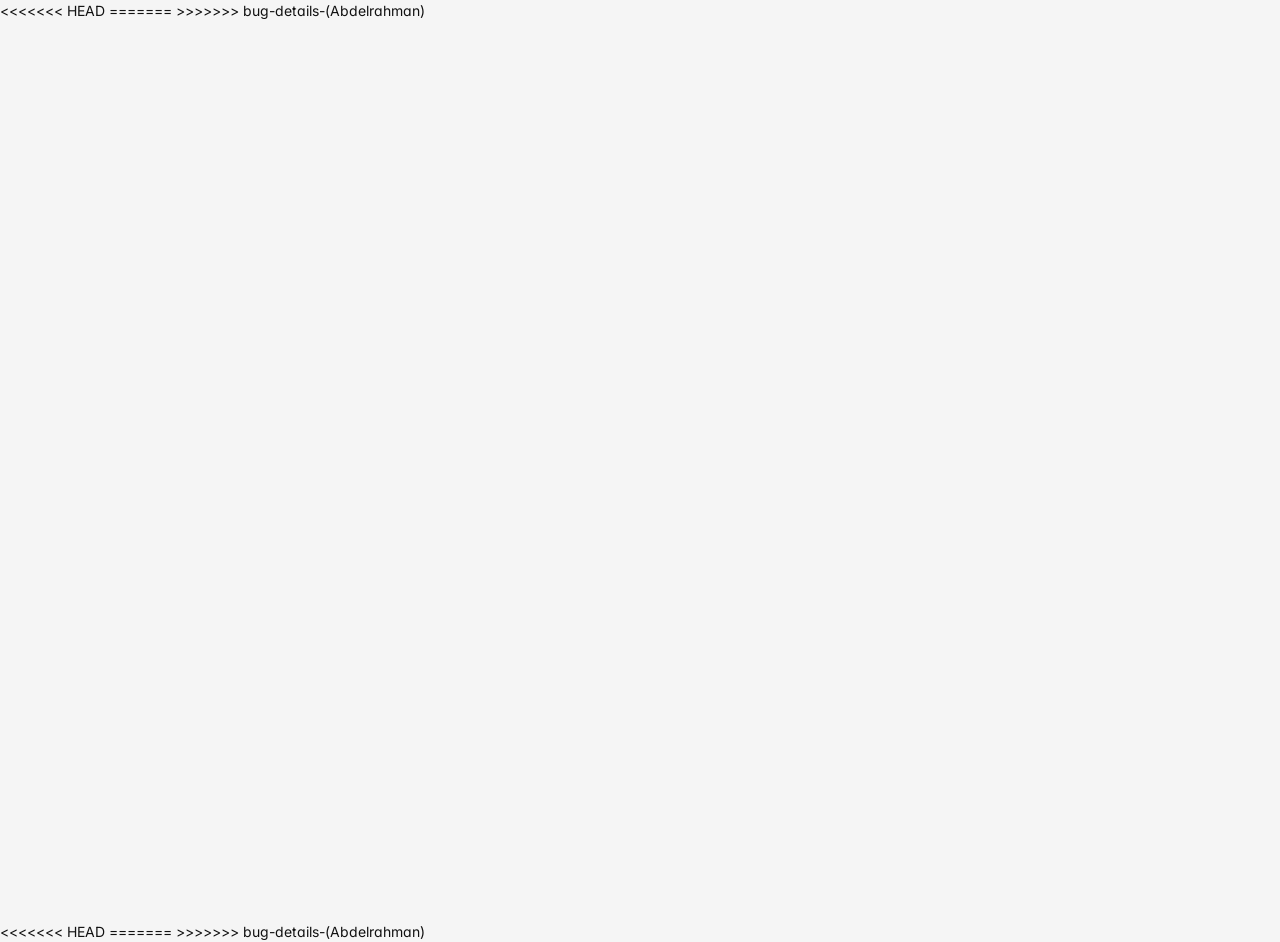
==== commit f15cdde3: "updated my parts" ====
--- a/pages/bug-details.html
+++ b/pages/bug-details.html
@@ -9,6 +9,10 @@
   <link rel="preconnect" href="https://fonts.gstatic.com" crossorigin>
   <link href="https://fonts.googleapis.com/css2?family=Inter:wght@400;500;600;700&family=JetBrains+Mono:wght@400;500&display=swap" rel="stylesheet">
   <link rel="stylesheet" href="../css/style.css">
+<<<<<<< HEAD
+=======
+  <link rel="stylesheet" href="../css/bug-details.css">
+>>>>>>> bug-details-(Abdelrahman)
   <link rel="stylesheet" href="../css/responsive.css">
 </head>
 <body class="is-loading">
@@ -21,6 +25,7 @@
       <header class="topbar" id="app-topbar"></header>
 
       <main class="content" id="main-content" tabindex="-1">
+<<<<<<< HEAD
         <!-- ============================================================
              PLACEHOLDER — owned by Person 4.
              Replace everything inside <main> with your page content.
@@ -32,10 +37,175 @@
           <p>Full bug view with comments and status history. Opened as bug-details.html?id=BUG-001.</p>
           <p class="text-sm">This page is a placeholder owned by <strong>Person 4</strong>. The shared layout, navigation and permissions already work — see the integration guide in <code>README.md</code>.</p>
         </section>
+=======
+        <!-- Shown when ?id= is missing or the bug doesn't exist -->
+        <section class="card bug-missing" id="bug-missing" hidden></section>
+
+        <article class="bug-page" id="bug-page" aria-labelledby="bug-title" hidden>
+          <nav class="breadcrumb" aria-label="Breadcrumb">
+            <ol class="breadcrumb__list">
+              <li><a href="bugs.html">All Bugs</a></li>
+              <li id="crumb-project"></li>
+              <li><span class="mono" aria-current="page" id="crumb-bug"></span></li>
+            </ol>
+          </nav>
+
+          <header class="bug-header">
+            <div class="bug-header__main">
+              <p class="bug-header__id" id="bug-id"></p>
+              <h2 class="bug-header__title" id="bug-title"></h2>
+              <div class="bug-header__badges" id="bug-badges"></div>
+              <p class="bug-header__meta" id="bug-meta"></p>
+            </div>
+            <div class="bug-header__actions">
+              <a class="btn btn--secondary btn--sm" href="#comments" id="jump-comments"></a>
+              <button type="button" class="btn btn--secondary btn--sm" id="copy-link"></button>
+            </div>
+          </header>
+
+          <section class="card status-track" aria-label="Status progress">
+            <ol class="status-steps" id="status-steps"></ol>
+          </section>
+
+          <div class="bug-layout">
+            <div class="bug-col bug-layout__main">
+              <!-- Description -->
+              <section class="card" aria-labelledby="desc-title">
+                <div class="card__header">
+                  <h3 class="card__title" id="desc-title">Description</h3>
+                </div>
+                <div class="card__body">
+                  <p class="bug-description" id="bug-description"></p>
+                </div>
+              </section>
+
+              <!-- Attachments -->
+              <section class="card attachments-card" id="attachments" aria-labelledby="attach-title">
+                <div class="card__header">
+                  <div>
+                    <h3 class="card__title" id="attach-title">Attachments</h3>
+                    <p class="card__subtitle" id="attach-subtitle"></p>
+                  </div>
+                  <button type="button" class="btn btn--secondary btn--sm" id="attach-btn" hidden></button>
+                  <input type="file" id="attach-input" multiple hidden
+                         accept="image/*,.pdf,.txt,.log,.csv,.json,.xml,.zip,.doc,.docx,.xls,.xlsx">
+                </div>
+                <div class="card__body">
+                  <ul class="attach-grid" id="attach-list" role="list"></ul>
+                  <div id="attach-empty" hidden></div>
+                  <div class="dropzone" id="dropzone" hidden>
+                    <span class="dropzone__icon" id="dropzone-icon"></span>
+                    <div class="dropzone__text">
+                      <p>Drag &amp; drop screenshots or files here, or <button type="button" class="link-btn" id="dropzone-browse">browse</button></p>
+                      <p class="text-xs text-subtle" id="dropzone-hint"></p>
+                    </div>
+                  </div>
+                </div>
+              </section>
+
+              <!-- Status history timeline -->
+              <section class="card" id="history" aria-labelledby="history-title">
+                <div class="card__header">
+                  <div>
+                    <h3 class="card__title" id="history-title">Status history</h3>
+                    <p class="card__subtitle" id="history-summary"></p>
+                  </div>
+                </div>
+                <div class="card__body">
+                  <ol class="timeline" id="timeline"></ol>
+                </div>
+              </section>
+
+              <!-- Comments & discussion -->
+              <section class="card" id="comments" aria-labelledby="comments-title">
+                <div class="card__header">
+                  <div>
+                    <h3 class="card__title" id="comments-title">Comments &amp; discussion</h3>
+                    <p class="card__subtitle" id="comments-count"></p>
+                  </div>
+                </div>
+                <div class="card__body">
+                  <ul class="comment-list" id="comment-list" role="list" aria-live="polite"></ul>
+                  <form class="comment-form" id="comment-form" novalidate>
+                    <span class="comment-form__avatar" id="comment-avatar"></span>
+                    <div class="field comment-form__field">
+                      <label class="sr-only" for="comment-text">Add a comment</label>
+                      <textarea class="textarea" id="comment-text" name="text" rows="3" maxlength="1000"
+                                placeholder="Ask a question, share what you found, or post an update…"></textarea>
+                      <p class="field-error"></p>
+                      <div class="comment-form__footer">
+                        <span class="text-xs text-subtle" id="comment-counter" aria-live="polite"></span>
+                        <span class="text-xs text-subtle comment-form__shortcut"><kbd>Ctrl</kbd> + <kbd>Enter</kbd> to post</span>
+                        <button type="submit" class="btn btn--primary btn--sm">Post comment</button>
+                      </div>
+                    </div>
+                  </form>
+                </div>
+              </section>
+            </div>
+
+            <aside class="bug-col bug-layout__side" aria-label="Status, assignment and details">
+              <!-- Status -->
+              <section class="card" aria-labelledby="status-title">
+                <div class="card__header">
+                  <h3 class="card__title" id="status-title">Status</h3>
+                </div>
+                <div class="card__body stack">
+                  <div class="status-current" id="status-current"></div>
+                  <div class="status-actions" id="status-actions"></div>
+                </div>
+              </section>
+
+              <!-- Assignment & deadline -->
+              <section class="card" aria-labelledby="assign-title">
+                <div class="card__header">
+                  <h3 class="card__title" id="assign-title">Assignment</h3>
+                </div>
+                <div class="card__body stack">
+                  <div class="stack-sm" id="assign-summary"></div>
+                  <p class="status-hint" id="assign-readonly" hidden>
+                    <span data-icon="lock" data-icon-size="14"></span>
+                    <span>Only testers, project managers and admins can assign bugs.</span>
+                  </p>
+                  <form class="form-grid assign-form" id="assign-form" novalidate hidden>
+                    <div class="field">
+                      <label class="field__label" for="assign-developer">Assigned developer</label>
+                      <select class="select" id="assign-developer" name="assignedTo"></select>
+                      <p class="field-error"></p>
+                    </div>
+                    <div class="field">
+                      <label class="field__label" for="assign-deadline">Deadline</label>
+                      <input class="input" type="date" id="assign-deadline" name="deadline">
+                      <p class="field__hint">Leave empty for no deadline.</p>
+                      <p class="field-error"></p>
+                    </div>
+                    <div class="field">
+                      <label class="field__label" for="assign-note">Note <span class="text-subtle">(optional)</span></label>
+                      <input class="input" type="text" id="assign-note" name="note" maxlength="200" placeholder="e.g. Owns the login module">
+                    </div>
+                    <button type="submit" class="btn btn--primary btn--block">Save assignment</button>
+                  </form>
+                </div>
+              </section>
+
+              <!-- Details -->
+              <section class="card" aria-labelledby="details-title">
+                <div class="card__header">
+                  <h3 class="card__title" id="details-title">Details</h3>
+                </div>
+                <div class="card__body">
+                  <dl class="detail-list" id="bug-details"></dl>
+                </div>
+              </section>
+            </aside>
+          </div>
+        </article>
+>>>>>>> bug-details-(Abdelrahman)
       </main>
     </div>
   </div>
 
+<<<<<<< HEAD
   <script type="module">
     import { initLayout } from '../js/app.js';
     // import { getBugById, updateBug, addComment } from '../js/storage.js';
@@ -44,5 +214,52 @@
       // Person 4: render your page here.
     }
   </script>
+=======
+  <!-- Change status -->
+  <dialog class="modal modal--sm" id="status-modal" aria-labelledby="status-modal-title">
+    <form id="status-form" novalidate>
+      <div class="modal__header">
+        <div>
+          <h2 class="modal__title" id="status-modal-title">Change status</h2>
+          <p class="modal__subtitle" id="status-modal-subtitle"></p>
+        </div>
+        <button type="button" class="icon-btn" data-close-modal aria-label="Close" data-icon="x"></button>
+      </div>
+      <div class="modal__body form-grid">
+        <div class="status-preview" id="status-preview"></div>
+        <div class="field">
+          <label class="field__label" for="status-note" id="status-note-label">Note</label>
+          <textarea class="textarea" id="status-note" name="note" rows="3" maxlength="300"></textarea>
+          <p class="field__hint">Shown in the status history so the team knows what happened.</p>
+          <p class="field-error"></p>
+        </div>
+      </div>
+      <div class="modal__footer">
+        <button type="button" class="btn btn--secondary" data-close-modal>Cancel</button>
+        <button type="submit" class="btn btn--primary" id="status-submit">Update status</button>
+      </div>
+    </form>
+  </dialog>
+
+  <!-- Screenshot preview -->
+  <dialog class="modal modal--lg" id="preview-modal" aria-labelledby="preview-title">
+    <div class="modal__header">
+      <div>
+        <h2 class="modal__title preview__title" id="preview-title"></h2>
+        <p class="modal__subtitle" id="preview-meta"></p>
+      </div>
+      <button type="button" class="icon-btn" data-close-modal aria-label="Close" data-icon="x"></button>
+    </div>
+    <div class="modal__body preview__body">
+      <img class="preview__img" id="preview-img" alt="">
+    </div>
+    <div class="modal__footer">
+      <button type="button" class="btn btn--secondary" data-close-modal>Close</button>
+      <a class="btn btn--primary" id="preview-download" href="#" download>Download</a>
+    </div>
+  </dialog>
+
+  <script type="module" src="../js/bug-details.js"></script>
+>>>>>>> bug-details-(Abdelrahman)
 </body>
 </html>
--- a/css/bug-details.css
+++ b/css/bug-details.css
@@ -0,0 +1,290 @@
+/* ==================================================================
+   bug-details.css — Bug Details page (Person 4)
+   ------------------------------------------------------------------
+   1. Header & breadcrumb      5. Timeline
+   2. Status progress bar      6. Comments
+   3. Layout                   7. Side column (status, assignment)
+   4. Attachments              8. Modals
+   Uses the design tokens from style.css only, so dark mode works
+   automatically. Breakpoints for this page live in responsive.css.
+   ================================================================== */
+
+/* ===================== 1. Header & breadcrumb ===================== */
+.breadcrumb { margin-bottom: var(--space-4); }
+.breadcrumb__list {
+  display: flex; flex-wrap: wrap; align-items: center; gap: var(--space-2);
+  margin: 0; padding: 0; list-style: none;
+  font-size: var(--text-sm); color: var(--color-text-subtle);
+}
+.breadcrumb__list li + li::before { content: "/"; margin-right: var(--space-2); color: var(--color-border-strong); }
+.breadcrumb__list a { color: var(--color-text-muted); }
+.breadcrumb__list a:hover { color: var(--color-text); }
+.breadcrumb__list [aria-current] { color: var(--color-text); }
+
+.bug-header {
+  display: flex; align-items: flex-start; justify-content: space-between; gap: var(--space-4);
+  margin-bottom: var(--space-5);
+}
+.bug-header__main { display: grid; gap: var(--space-2); min-width: 0; }
+.bug-header__id { font-family: var(--font-mono); font-size: var(--text-sm); font-weight: 500; color: var(--color-secondary); }
+.bug-header__title { font-size: var(--text-2xl); letter-spacing: -0.02em; overflow-wrap: anywhere; }
+.bug-header__badges { display: flex; flex-wrap: wrap; align-items: center; gap: var(--space-2) var(--space-3); }
+.bug-header__meta { font-size: var(--text-sm); color: var(--color-text-muted); }
+.bug-header__meta strong { font-weight: 550; color: var(--color-text); }
+.bug-header__actions { display: flex; gap: var(--space-2); flex-shrink: 0; }
+
+.bug-chip { display: inline-flex; align-items: center; gap: 6px; }
+.bug-chip__label { font-size: var(--text-xs); color: var(--color-text-subtle); }
+
+/* ===================== 2. Status progress bar ===================== */
+.status-track { padding: var(--space-4) var(--space-5); margin-bottom: var(--space-5); }
+
+.status-steps {
+  display: grid; grid-template-columns: repeat(4, minmax(0, 1fr));
+  margin: 0; padding: 0; list-style: none;
+}
+.status-step { display: flex; align-items: center; gap: var(--space-3); min-width: 0; padding-right: var(--space-3); }
+/* Connector line between steps */
+.status-step:not(:last-child)::after {
+  content: ""; flex: 1; min-width: var(--space-4); height: 2px;
+  border-radius: 2px; background: var(--color-border);
+}
+.status-step--done:not(:last-child)::after { background: var(--color-success); }
+
+.status-step__dot {
+  display: grid; place-items: center; flex-shrink: 0;
+  width: 28px; height: 28px; border-radius: 50%;
+  border: 2px solid var(--color-border-strong);
+  background: var(--color-surface); color: var(--color-text-subtle);
+  font-size: var(--text-xs); font-weight: 600;
+}
+.status-step--done .status-step__dot { background: var(--color-success); border-color: var(--color-success); color: var(--color-surface); }
+.status-step--current .status-step__dot {
+  border-color: var(--color-secondary); color: var(--color-secondary);
+  box-shadow: 0 0 0 4px var(--color-focus);
+}
+.status-step--reopened .status-step__dot {
+  border-color: var(--color-danger); color: var(--color-danger);
+  box-shadow: 0 0 0 4px var(--color-danger-soft);
+}
+
+.status-step__text { display: grid; line-height: 1.3; white-space: nowrap; }
+.status-step__label { font-size: var(--text-sm); font-weight: 550; color: var(--color-text-muted); }
+.status-step--current .status-step__label { color: var(--color-text); font-weight: 600; }
+.status-step--reopened .status-step__label { color: var(--color-danger); }
+.status-step__date { min-height: 1.3em; font-size: var(--text-xs); color: var(--color-text-subtle); }
+
+/* ===================== 3. Layout ===================== */
+.bug-layout {
+  display: grid;
+  grid-template-columns: minmax(0, 1fr) 340px;
+  gap: var(--space-5);
+  align-items: start;
+}
+.bug-col { display: grid; gap: var(--space-5); align-content: start; min-width: 0; }
+
+.bug-description { white-space: pre-wrap; overflow-wrap: anywhere; line-height: 1.65; }
+
+.bug-missing { padding-bottom: var(--space-8); }
+.bug-missing .empty-state { padding-bottom: var(--space-4); }
+.bug-missing__actions { display: flex; justify-content: center; }
+
+.user-inline { display: inline-flex; align-items: center; gap: var(--space-2); }
+
+/* Little "key" boxes used for keyboard shortcuts */
+kbd {
+  padding: 0 5px;
+  border: 1px solid var(--color-border-strong); border-bottom-width: 2px; border-radius: 4px;
+  background: var(--color-surface); font-size: 0.85em;
+}
+
+/* ===================== 4. Attachments ===================== */
+.attach-grid {
+  display: grid; grid-template-columns: repeat(auto-fill, minmax(190px, 1fr)); gap: var(--space-3);
+  margin-bottom: var(--space-4);
+}
+
+.attach-item {
+  display: grid;
+  grid-template-columns: minmax(0, 1fr) auto;
+  grid-template-areas: "thumb thumb" "info actions";
+  overflow: hidden;
+  border: 1px solid var(--color-border);
+  border-radius: var(--radius);
+  background: var(--color-surface);
+  transition: border-color var(--transition), box-shadow var(--transition);
+}
+.attach-item:hover { border-color: var(--color-border-strong); box-shadow: var(--shadow-sm); }
+
+.attach-item__thumb {
+  grid-area: thumb;
+  display: grid; place-items: center;
+  height: 120px; padding: 0; overflow: hidden;
+  border: 0; border-bottom: 1px solid var(--color-border);
+  background: var(--color-surface-muted);
+  cursor: zoom-in;
+}
+.attach-item__thumb img { width: 100%; height: 100%; object-fit: cover; transition: transform 240ms ease; }
+.attach-item__thumb:hover img { transform: scale(1.04); }
+.attach-item__thumb:focus-visible { outline-offset: -2px; }
+.attach-item__thumb--file { align-content: center; gap: var(--space-1); color: var(--color-text-subtle); cursor: default; }
+.attach-item__ext { font-size: 10px; font-weight: 700; letter-spacing: 0.06em; color: var(--color-text-muted); }
+
+.attach-item__info { grid-area: info; min-width: 0; padding: var(--space-2) var(--space-3); }
+.attach-item__name,
+.attach-item__meta { overflow: hidden; text-overflow: ellipsis; white-space: nowrap; }
+.attach-item__name { font-size: var(--text-sm); font-weight: 550; }
+.attach-item__meta { font-size: var(--text-xs); color: var(--color-text-subtle); }
+.attach-item__actions { grid-area: actions; display: flex; align-items: center; gap: 2px; padding-right: var(--space-2); }
+
+.icon-btn--danger:hover { background: var(--color-danger-soft); color: var(--color-danger); }
+
+.dropzone {
+  display: flex; align-items: center; gap: var(--space-3);
+  padding: var(--space-4);
+  border: 1.5px dashed var(--color-border-strong);
+  border-radius: var(--radius);
+  background: var(--color-surface-muted);
+  font-size: var(--text-sm); color: var(--color-text-muted);
+  transition: border-color var(--transition), background var(--transition);
+}
+.dropzone__icon {
+  display: grid; place-items: center; flex-shrink: 0;
+  width: 38px; height: 38px;
+  border: 1px solid var(--color-border); border-radius: var(--radius);
+  background: var(--color-surface); color: var(--color-text-subtle);
+}
+.dropzone__text { display: grid; gap: 2px; min-width: 0; }
+.dropzone.is-busy { opacity: 0.6; pointer-events: none; }
+.attachments-card.is-dragover .dropzone {
+  border-color: var(--color-secondary);
+  background: var(--color-primary-soft);
+  color: var(--color-text);
+}
+
+.link-btn {
+  padding: 0; border: 0; background: none;
+  color: var(--color-primary-text); font-weight: 550;
+  text-decoration: underline; text-underline-offset: 2px;
+}
+
+/* ===================== 5. Timeline ===================== */
+.timeline { margin: 0; padding: 0; list-style: none; }
+
+.timeline__item {
+  position: relative;
+  display: grid; grid-template-columns: 32px minmax(0, 1fr); gap: var(--space-3);
+  padding-bottom: var(--space-5);
+}
+.timeline__item:last-child { padding-bottom: 0; }
+/* Vertical line joining the markers */
+.timeline__item:not(:last-child)::before {
+  content: ""; position: absolute; left: 15px; top: 32px; bottom: 0;
+  width: 2px; background: var(--color-border);
+}
+
+.timeline__marker {
+  position: relative; z-index: 1;
+  display: grid; place-items: center;
+  width: 32px; height: 32px; border-radius: 50%;
+  background: var(--tone-bg); color: var(--tone-fg);
+  box-shadow: 0 0 0 4px var(--color-surface);
+}
+.tone--info    { --tone-bg: var(--color-info-soft);    --tone-fg: var(--color-info); }
+.tone--success { --tone-bg: var(--color-success-soft); --tone-fg: var(--color-success); }
+.tone--warning { --tone-bg: var(--color-warning-soft); --tone-fg: var(--color-warning); }
+.tone--danger  { --tone-bg: var(--color-danger-soft);  --tone-fg: var(--color-danger); }
+.tone--neutral { --tone-bg: var(--color-neutral-soft); --tone-fg: var(--color-neutral); }
+.tone--primary { --tone-bg: var(--color-primary-soft); --tone-fg: var(--color-primary-text); }
+
+.timeline__content { min-width: 0; padding-top: 5px; }
+.timeline__text { line-height: 1.7; color: var(--color-text-muted); }
+.timeline__text strong { font-weight: 600; color: var(--color-text); }
+.timeline__text .badge { vertical-align: 1px; }
+.timeline__arrow { display: inline-block; vertical-align: -1px; color: var(--color-text-subtle); }
+.timeline__time { font-size: var(--text-xs); color: var(--color-text-subtle); }
+.timeline__note {
+  margin-top: var(--space-2);
+  padding: var(--space-2) var(--space-3);
+  border-left: 3px solid var(--color-border-strong);
+  border-radius: 0 var(--radius-sm) var(--radius-sm) 0;
+  background: var(--color-surface-muted);
+  font-size: var(--text-sm); color: var(--color-text-muted);
+  white-space: pre-wrap; overflow-wrap: anywhere;
+}
+
+/* ===================== 6. Comments ===================== */
+.comment-list { display: grid; gap: var(--space-4); margin-bottom: var(--space-5); }
+
+.comment { display: flex; align-items: flex-start; gap: var(--space-3); scroll-margin: calc(var(--topbar-height) + var(--space-4)); }
+.comment__bubble {
+  flex: 1; min-width: 0;
+  padding: var(--space-3) var(--space-4);
+  border: 1px solid var(--color-border);
+  border-radius: 2px var(--radius-lg) var(--radius-lg) var(--radius-lg);
+  background: var(--color-surface-muted);
+}
+.comment--mine .comment__bubble {
+  border-color: color-mix(in srgb, var(--color-secondary) 22%, var(--color-border));
+  background: var(--color-primary-soft);
+}
+.comment.is-new .comment__bubble { animation: comment-in 600ms cubic-bezier(0.2, 0, 0, 1); }
+@keyframes comment-in { from { opacity: 0; transform: translateY(6px); } to { opacity: 1; transform: none; } }
+
+.comment__header { display: flex; flex-wrap: wrap; align-items: center; gap: 6px var(--space-2); margin-bottom: var(--space-1); }
+.comment__author { font-size: var(--text-sm); font-weight: 600; }
+.comment__tag {
+  padding: 1px 6px; border-radius: var(--radius-full);
+  background: var(--color-neutral-soft); color: var(--color-text-muted);
+  font-size: 10px; font-weight: 600; text-transform: uppercase; letter-spacing: 0.04em;
+}
+.comment__time { margin-left: auto; font-size: var(--text-xs); color: var(--color-text-subtle); }
+.comment__text { white-space: pre-wrap; overflow-wrap: anywhere; }
+
+.comment-form {
+  display: flex; align-items: flex-start; gap: var(--space-3);
+  padding-top: var(--space-5);
+  border-top: 1px solid var(--color-border);
+}
+.comment-form__field { flex: 1; }
+.comment-form__footer { display: flex; flex-wrap: wrap; align-items: center; gap: var(--space-2) var(--space-4); }
+.comment-form__footer .btn { margin-left: auto; }
+
+/* ===================== 7. Side column ===================== */
+.status-current { display: flex; flex-wrap: wrap; align-items: center; gap: var(--space-2) var(--space-3); }
+.status-current .badge { padding: 4px 12px 4px 10px; font-size: var(--text-sm); }
+
+.status-actions { display: grid; gap: var(--space-2); }
+.status-actions__btn { justify-content: flex-start; }
+
+.status-hint {
+  display: flex; align-items: flex-start; gap: var(--space-2);
+  font-size: var(--text-sm); color: var(--color-text-muted);
+}
+.status-hint .icon { margin-top: 3px; color: var(--color-text-subtle); }
+
+.deadline-row {
+  display: flex; flex-wrap: wrap; align-items: center; gap: var(--space-2);
+  font-size: var(--text-sm); color: var(--color-text-muted);
+}
+.deadline-row .icon { color: var(--color-text-subtle); }
+.deadline-row strong { font-weight: 550; color: var(--color-text); }
+
+.assign-form { padding-top: var(--space-4); border-top: 1px solid var(--color-border); }
+
+/* ===================== 8. Modals ===================== */
+.status-preview {
+  display: flex; align-items: center; justify-content: center; gap: var(--space-3);
+  padding: var(--space-3);
+  border: 1px solid var(--color-border); border-radius: var(--radius);
+  background: var(--color-surface-muted); color: var(--color-text-subtle);
+}
+
+.preview__title { overflow-wrap: anywhere; }
+.preview__body {
+  display: grid; place-items: center;
+  padding: var(--space-4);
+  background: var(--color-surface-muted);
+  border-top: 1px solid var(--color-border);
+}
+.preview__img { max-width: 100%; max-height: 65vh; object-fit: contain; border-radius: var(--radius-sm); box-shadow: var(--shadow-md); }
--- a/css/responsive.css
+++ b/css/responsive.css
@@ -11,6 +11,13 @@
   .stats-grid { grid-template-columns: repeat(2, minmax(0, 1fr)); }
   .settings-layout { grid-template-columns: 170px minmax(0, 1fr); gap: var(--space-6); }
   .project-detail__grid { grid-template-columns: 1fr; gap: var(--space-5); }
+<<<<<<< HEAD
+=======
+
+  /* Bug details: one column; status/assignment/details move to the top, side by side */
+  .bug-layout { grid-template-columns: minmax(0, 1fr); }
+  .bug-layout__side { order: -1; grid-template-columns: repeat(auto-fit, minmax(260px, 1fr)); }
+>>>>>>> bug-details-(Abdelrahman)
 }
 
 /* ===================== ≤ 900px ===================== */
@@ -110,6 +117,22 @@
   .bug-list__item { flex-wrap: wrap; }
   .bug-list__title { flex-basis: 100%; order: -1; white-space: normal; }
 
+<<<<<<< HEAD
+=======
+  .bug-header { flex-direction: column; }
+  .bug-header__title { font-size: var(--text-xl); }
+  .status-track { padding: var(--space-3) var(--space-4); }
+  .status-steps { grid-template-columns: repeat(2, minmax(0, 1fr)); gap: var(--space-3); }
+  .status-step:not(:last-child)::after { display: none; }
+  .bug-layout, .bug-col { gap: var(--space-4); }
+  .attach-grid { grid-template-columns: repeat(2, minmax(0, 1fr)); }
+  .attach-item__thumb { height: 96px; }
+  .dropzone__icon { display: none; }
+  .comment-form__avatar, .comment-form__shortcut { display: none; }
+  .comment .avatar { width: 28px; height: 28px; font-size: 11px; }
+  .comment__bubble { padding: var(--space-3); }
+
+>>>>>>> bug-details-(Abdelrahman)
   .detail-list { grid-template-columns: minmax(0, 1fr); gap: 2px; }
   .detail-list dd { margin-bottom: var(--space-3); }
 
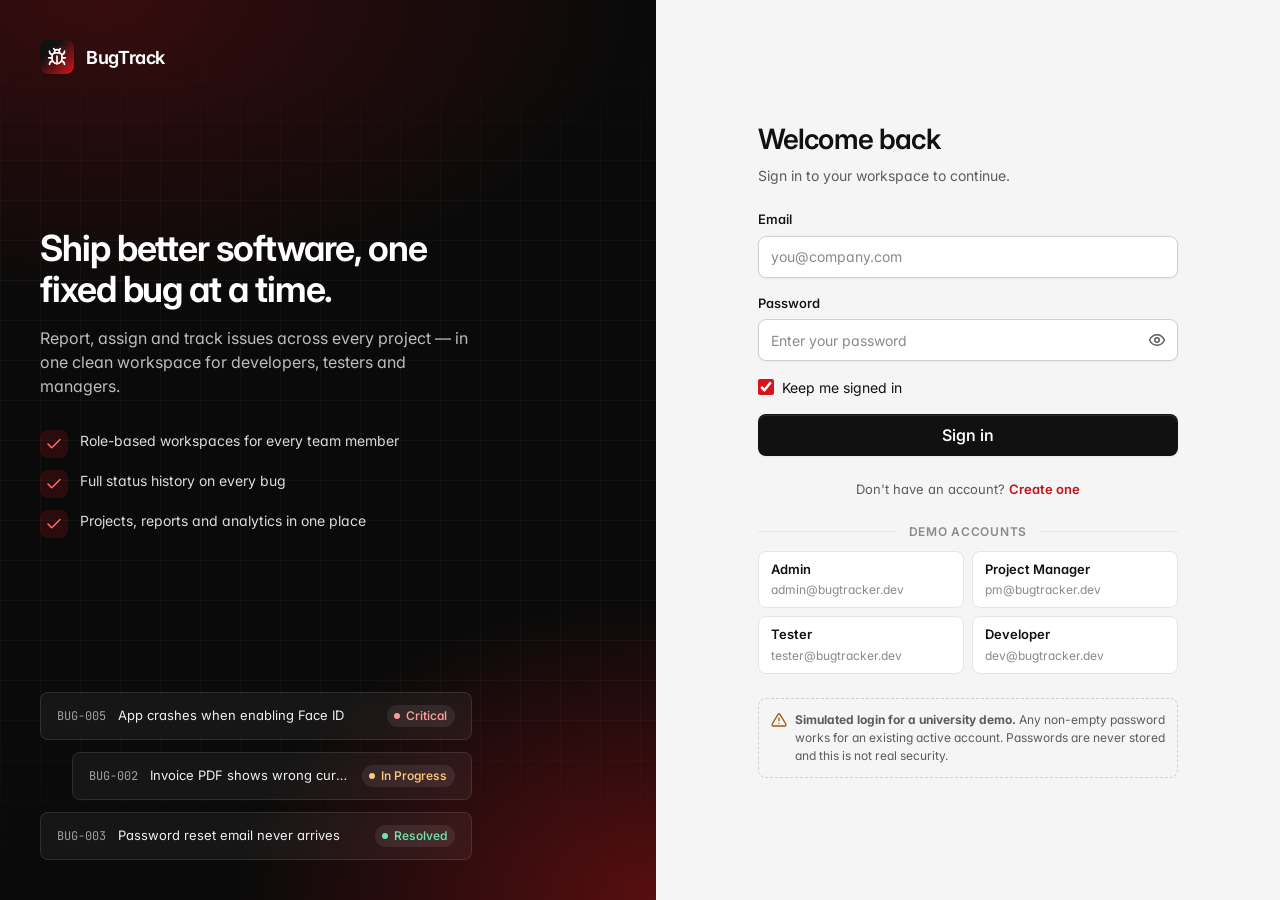
==== commit 307718b3: "syncing files" ====
--- a/pages/bug-details.html
+++ b/pages/bug-details.html
@@ -9,10 +9,7 @@
   <link rel="preconnect" href="https://fonts.gstatic.com" crossorigin>
   <link href="https://fonts.googleapis.com/css2?family=Inter:wght@400;500;600;700&family=JetBrains+Mono:wght@400;500&display=swap" rel="stylesheet">
   <link rel="stylesheet" href="../css/style.css">
-<<<<<<< HEAD
-=======
   <link rel="stylesheet" href="../css/bug-details.css">
->>>>>>> bug-details-(Abdelrahman)
   <link rel="stylesheet" href="../css/responsive.css">
 </head>
 <body class="is-loading">
@@ -25,19 +22,6 @@
       <header class="topbar" id="app-topbar"></header>
 
       <main class="content" id="main-content" tabindex="-1">
-<<<<<<< HEAD
-        <!-- ============================================================
-             PLACEHOLDER — owned by Person 4.
-             Replace everything inside <main> with your page content.
-             Keep the shell (sidebar, topbar, script import) as it is.
-             ============================================================ -->
-        <section class="card placeholder">
-          <span class="placeholder__icon" data-icon="layers" data-icon-size="24"></span>
-          <h2>Bug Details &amp; Status Tracking</h2>
-          <p>Full bug view with comments and status history. Opened as bug-details.html?id=BUG-001.</p>
-          <p class="text-sm">This page is a placeholder owned by <strong>Person 4</strong>. The shared layout, navigation and permissions already work — see the integration guide in <code>README.md</code>.</p>
-        </section>
-=======
         <!-- Shown when ?id= is missing or the bug doesn't exist -->
         <section class="card bug-missing" id="bug-missing" hidden></section>
 
@@ -200,21 +184,10 @@
             </aside>
           </div>
         </article>
->>>>>>> bug-details-(Abdelrahman)
       </main>
     </div>
   </div>
 
-<<<<<<< HEAD
-  <script type="module">
-    import { initLayout } from '../js/app.js';
-    // import { getBugById, updateBug, addComment } from '../js/storage.js';
-    const user = initLayout({ pageId: 'bugs', title: 'Bug Details' });
-    if (user) {
-      // Person 4: render your page here.
-    }
-  </script>
-=======
   <!-- Change status -->
   <dialog class="modal modal--sm" id="status-modal" aria-labelledby="status-modal-title">
     <form id="status-form" novalidate>
@@ -260,6 +233,5 @@
   </dialog>
 
   <script type="module" src="../js/bug-details.js"></script>
->>>>>>> bug-details-(Abdelrahman)
 </body>
 </html>
--- a/css/responsive.css
+++ b/css/responsive.css
@@ -11,13 +11,10 @@
   .stats-grid { grid-template-columns: repeat(2, minmax(0, 1fr)); }
   .settings-layout { grid-template-columns: 170px minmax(0, 1fr); gap: var(--space-6); }
   .project-detail__grid { grid-template-columns: 1fr; gap: var(--space-5); }
-<<<<<<< HEAD
-=======
 
   /* Bug details: one column; status/assignment/details move to the top, side by side */
   .bug-layout { grid-template-columns: minmax(0, 1fr); }
   .bug-layout__side { order: -1; grid-template-columns: repeat(auto-fit, minmax(260px, 1fr)); }
->>>>>>> bug-details-(Abdelrahman)
 }
 
 /* ===================== ≤ 900px ===================== */
@@ -117,8 +114,6 @@
   .bug-list__item { flex-wrap: wrap; }
   .bug-list__title { flex-basis: 100%; order: -1; white-space: normal; }
 
-<<<<<<< HEAD
-=======
   .bug-header { flex-direction: column; }
   .bug-header__title { font-size: var(--text-xl); }
   .status-track { padding: var(--space-3) var(--space-4); }
@@ -132,7 +127,6 @@
   .comment .avatar { width: 28px; height: 28px; font-size: 11px; }
   .comment__bubble { padding: var(--space-3); }
 
->>>>>>> bug-details-(Abdelrahman)
   .detail-list { grid-template-columns: minmax(0, 1fr); gap: 2px; }
   .detail-list dd { margin-bottom: var(--space-3); }
 
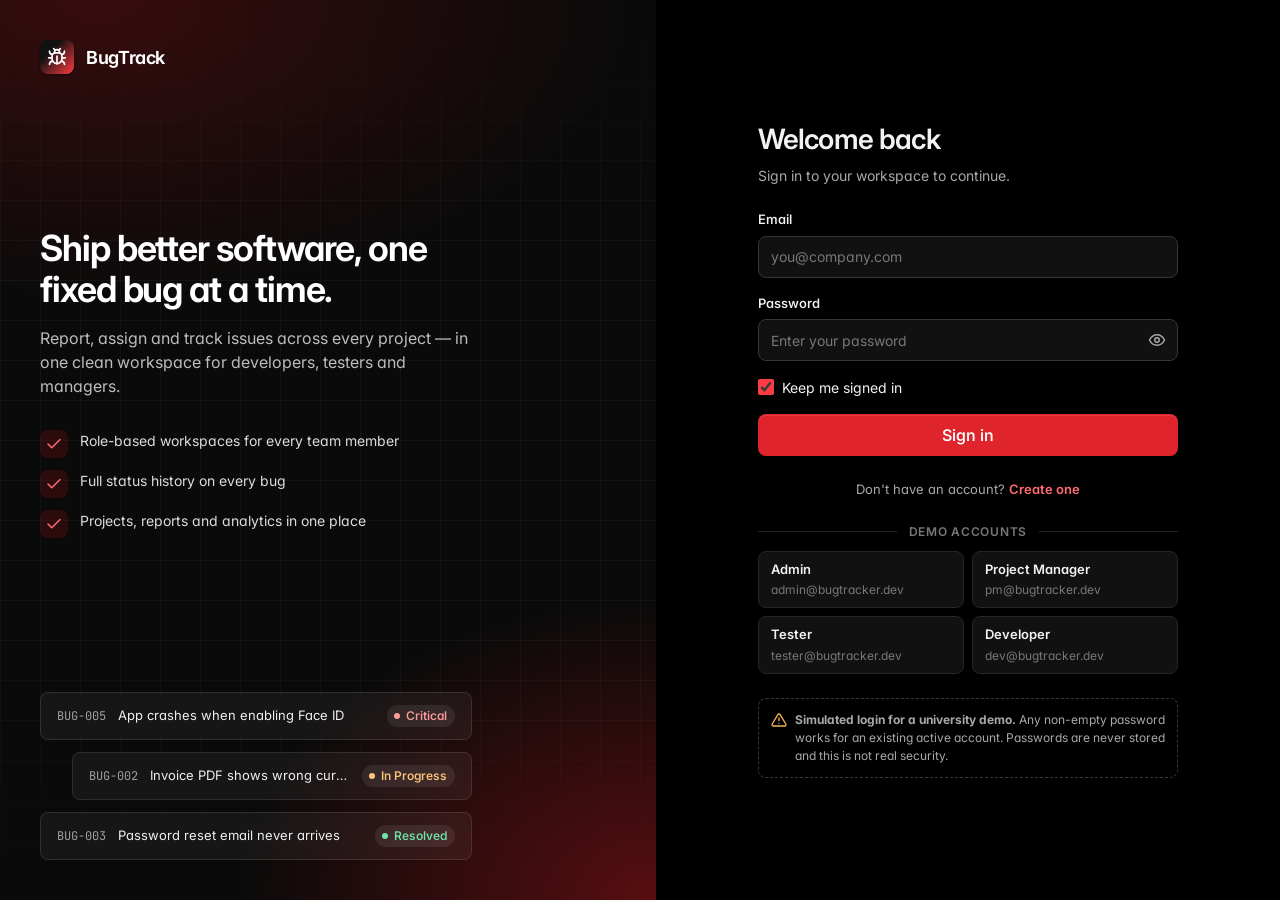
==== commit 6160546d: "light mode removed" ====
--- a/pages/bug-details.html
+++ b/pages/bug-details.html
@@ -1,5 +1,5 @@
 <!DOCTYPE html>
-<html lang="en" data-theme="light">
+<html lang="en">
 <head>
   <meta charset="UTF-8">
   <meta name="viewport" content="width=device-width, initial-scale=1.0">
--- a/css/style.css
+++ b/css/style.css
@@ -1,7 +1,7 @@
 /* ==================================================================
    style.css — shared design system for the Bug Tracking System
    ------------------------------------------------------------------
-   1. Design tokens (light + dark)       7. Badges, avatars
+   1. Design tokens (dark theme)         7. Badges, avatars
    2. Reset & base                       8. Tables
    3. App shell (sidebar, top bar)       9. Modals, toasts, dropdowns
    4. Page structure                    10. Toolbar, stats, empty state
@@ -12,48 +12,49 @@
    ================================================================== */
 
 /* ===================== 1. Design tokens ===================== */
+/* The app has a single dark theme. */
 :root {
-  color-scheme: light;
+  color-scheme: dark;
 
   /* Neutrals */
-  --color-bg: #f5f5f5;
-  --color-surface: #ffffff;
-  --color-surface-muted: #fafafa;
-  --color-surface-hover: #f0f0f0;
-  --color-sidebar: #fafafa;
-  --color-border: #e5e5e5;
-  --color-border-strong: #d0d0d0;
-  --color-text: #111111;
-  --color-text-muted: #5c5c5c;
-  --color-text-subtle: #8a8a8a;
-
-  /* Primary (black) — buttons, solid fills */
-  --color-primary: #111111;
-  --color-primary-hover: #2b2b2b;
-  /* Secondary (red) — highlights, active states, links, focus */
-  --color-secondary: #d7141a;
-  --color-secondary-hover: #b51016;
-  --color-primary-soft: #fdecec;
-  --color-primary-text: #c0121a;
-  --color-focus: rgba(215, 20, 26, 0.3);
+  --color-bg: #000000;
+  --color-surface: #111111;
+  --color-surface-muted: #161616;
+  --color-surface-hover: #1e1e1e;
+  --color-sidebar: #0a0a0a;
+  --color-border: #262626;
+  --color-border-strong: #363636;
+  --color-text: #f2f2f2;
+  --color-text-muted: #a8a8a8;
+  --color-text-subtle: #777777;
+
+  /* Primary (red) — buttons, solid fills */
+  --color-primary: #e0242b;
+  --color-primary-hover: #f0393f;
+  /* Secondary (bright red) — highlights, active states, links, focus */
+  --color-secondary: #ff3b42;
+  --color-secondary-hover: #ff5a60;
+  --color-primary-soft: #2a0f10;
+  --color-primary-text: #ff6b70;
+  --color-focus: rgba(255, 59, 66, 0.45);
 
   /* Semantic colors: text / soft background */
-  --color-success: #12784a;  --color-success-soft: #e5f6ed;
-  --color-warning: #9a5b0b;  --color-warning-soft: #fdf2df;
-  --color-danger: #c42b2b;   --color-danger-soft: #fdeaea;
-  --color-info: #2160c4;     --color-info-soft: #e7effd;
-  --color-neutral: #5d5d6b;  --color-neutral-soft: #efeff3;
-  --color-danger-solid: #d93636;
+  --color-success: #4ad491;  --color-success-soft: #132a1f;
+  --color-warning: #f2b45a;  --color-warning-soft: #2e2311;
+  --color-danger: #ff7b7b;   --color-danger-soft: #331618;
+  --color-info: #7aaaff;     --color-info-soft: #14223b;
+  --color-neutral: #a3a3b0;  --color-neutral-soft: #23232a;
+  --color-danger-solid: #e04848;
 
   /* Shape & depth */
   --radius-sm: 6px;
   --radius: 8px;
   --radius-lg: 12px;
   --radius-full: 999px;
-  --shadow-xs: 0 1px 2px rgba(16, 16, 32, 0.05);
-  --shadow-sm: 0 1px 3px rgba(16, 16, 32, 0.06), 0 1px 2px rgba(16, 16, 32, 0.04);
-  --shadow-md: 0 6px 16px rgba(16, 16, 32, 0.08), 0 2px 4px rgba(16, 16, 32, 0.04);
-  --shadow-lg: 0 20px 48px rgba(16, 16, 32, 0.16), 0 4px 12px rgba(16, 16, 32, 0.06);
+  --shadow-xs: 0 1px 2px rgba(0, 0, 0, 0.4);
+  --shadow-sm: 0 1px 3px rgba(0, 0, 0, 0.45);
+  --shadow-md: 0 6px 16px rgba(0, 0, 0, 0.45);
+  --shadow-lg: 0 20px 48px rgba(0, 0, 0, 0.6);
 
   /* Typography */
   --font-sans: "Inter", ui-sans-serif, system-ui, -apple-system, "Segoe UI", Roboto, "Helvetica Neue", Arial, sans-serif;
@@ -77,41 +78,6 @@
   --content-max-width: 1280px;
 
   --transition: 160ms cubic-bezier(0.2, 0, 0, 1);
-}
-
-[data-theme="dark"] {
-  color-scheme: dark;
-  --color-bg: #000000;
-  --color-surface: #111111;
-  --color-surface-muted: #161616;
-  --color-surface-hover: #1e1e1e;
-  --color-sidebar: #0a0a0a;
-  --color-border: #262626;
-  --color-border-strong: #363636;
-  --color-text: #f2f2f2;
-  --color-text-muted: #a8a8a8;
-  --color-text-subtle: #777777;
-
-  /* On a black background, solid fills switch to red so they stay visible */
-  --color-primary: #e0242b;
-  --color-primary-hover: #f0393f;
-  --color-secondary: #ff3b42;
-  --color-secondary-hover: #ff5a60;
-  --color-primary-soft: #2a0f10;
-  --color-primary-text: #ff6b70;
-  --color-focus: rgba(255, 59, 66, 0.45);
-
-  --color-success: #4ad491;  --color-success-soft: #132a1f;
-  --color-warning: #f2b45a;  --color-warning-soft: #2e2311;
-  --color-danger: #ff7b7b;   --color-danger-soft: #331618;
-  --color-info: #7aaaff;     --color-info-soft: #14223b;
-  --color-neutral: #a3a3b0;  --color-neutral-soft: #23232a;
-  --color-danger-solid: #e04848;
-
-  --shadow-xs: 0 1px 2px rgba(0, 0, 0, 0.4);
-  --shadow-sm: 0 1px 3px rgba(0, 0, 0, 0.45);
-  --shadow-md: 0 6px 16px rgba(0, 0, 0, 0.45);
-  --shadow-lg: 0 20px 48px rgba(0, 0, 0, 0.6);
 }
 
 /* ===================== 2. Reset & base ===================== */
@@ -514,14 +480,10 @@
   color: var(--role-fg, var(--color-text-muted));
   font-size: var(--text-xs); font-weight: 550; white-space: nowrap;
 }
-.role--admin     { --role-fg: #7c3aed; --role-bg: #f4effe; --role-border: #e4d8fc; }
-.role--pm        { --role-fg: #2160c4; --role-bg: #ecf3fe; --role-border: #d3e2fb; }
-.role--tester    { --role-fg: #a14f0b; --role-bg: #fdf3e6; --role-border: #f7dfbe; }
-.role--developer { --role-fg: #12784a; --role-bg: #e9f7ef; --role-border: #c9ebd8; }
-[data-theme="dark"] .role--admin     { --role-fg: #c4a6ff; --role-bg: #241a3a; --role-border: #3a2a5c; }
-[data-theme="dark"] .role--pm        { --role-fg: #8db6ff; --role-bg: #142139; --role-border: #22355a; }
-[data-theme="dark"] .role--tester    { --role-fg: #f5b86a; --role-bg: #2c2012; --role-border: #47331a; }
-[data-theme="dark"] .role--developer { --role-fg: #5fd99c; --role-bg: #132a1f; --role-border: #1e4430; }
+.role--admin     { --role-fg: #c4a6ff; --role-bg: #241a3a; --role-border: #3a2a5c; }
+.role--pm        { --role-fg: #8db6ff; --role-bg: #142139; --role-border: #22355a; }
+.role--tester    { --role-fg: #f5b86a; --role-bg: #2c2012; --role-border: #47331a; }
+.role--developer { --role-fg: #5fd99c; --role-bg: #132a1f; --role-border: #1e4430; }
 
 .avatar {
   display: inline-grid; place-items: center; flex-shrink: 0;
--- a/css/responsive.css
+++ b/css/responsive.css
@@ -15,6 +15,9 @@
   /* Bug details: one column; status/assignment/details move to the top, side by side */
   .bug-layout { grid-template-columns: minmax(0, 1fr); }
   .bug-layout__side { order: -1; grid-template-columns: repeat(auto-fit, minmax(260px, 1fr)); }
+
+  /* Dashboard / Reports: stack the two columns */
+  .dash-grid { grid-template-columns: minmax(0, 1fr); }
 }
 
 /* ===================== ≤ 900px ===================== */
@@ -113,6 +116,9 @@
   .member-picker__list { grid-template-columns: minmax(0, 1fr); }
   .bug-list__item { flex-wrap: wrap; }
   .bug-list__title { flex-basis: 100%; order: -1; white-space: normal; }
+  .dash-bug-list__item { flex-wrap: wrap; }
+  .dash-bug-list__title { flex-basis: 100%; order: -1; white-space: normal; }
+  .chart-box { height: 240px; }
 
   .bug-header { flex-direction: column; }
   .bug-header__title { font-size: var(--text-xl); }
@@ -142,4 +148,4 @@
 
   .auth-main { padding: var(--space-8) var(--space-4); }
   .demo-accounts__grid { grid-template-columns: minmax(0, 1fr); }
-}
+}
